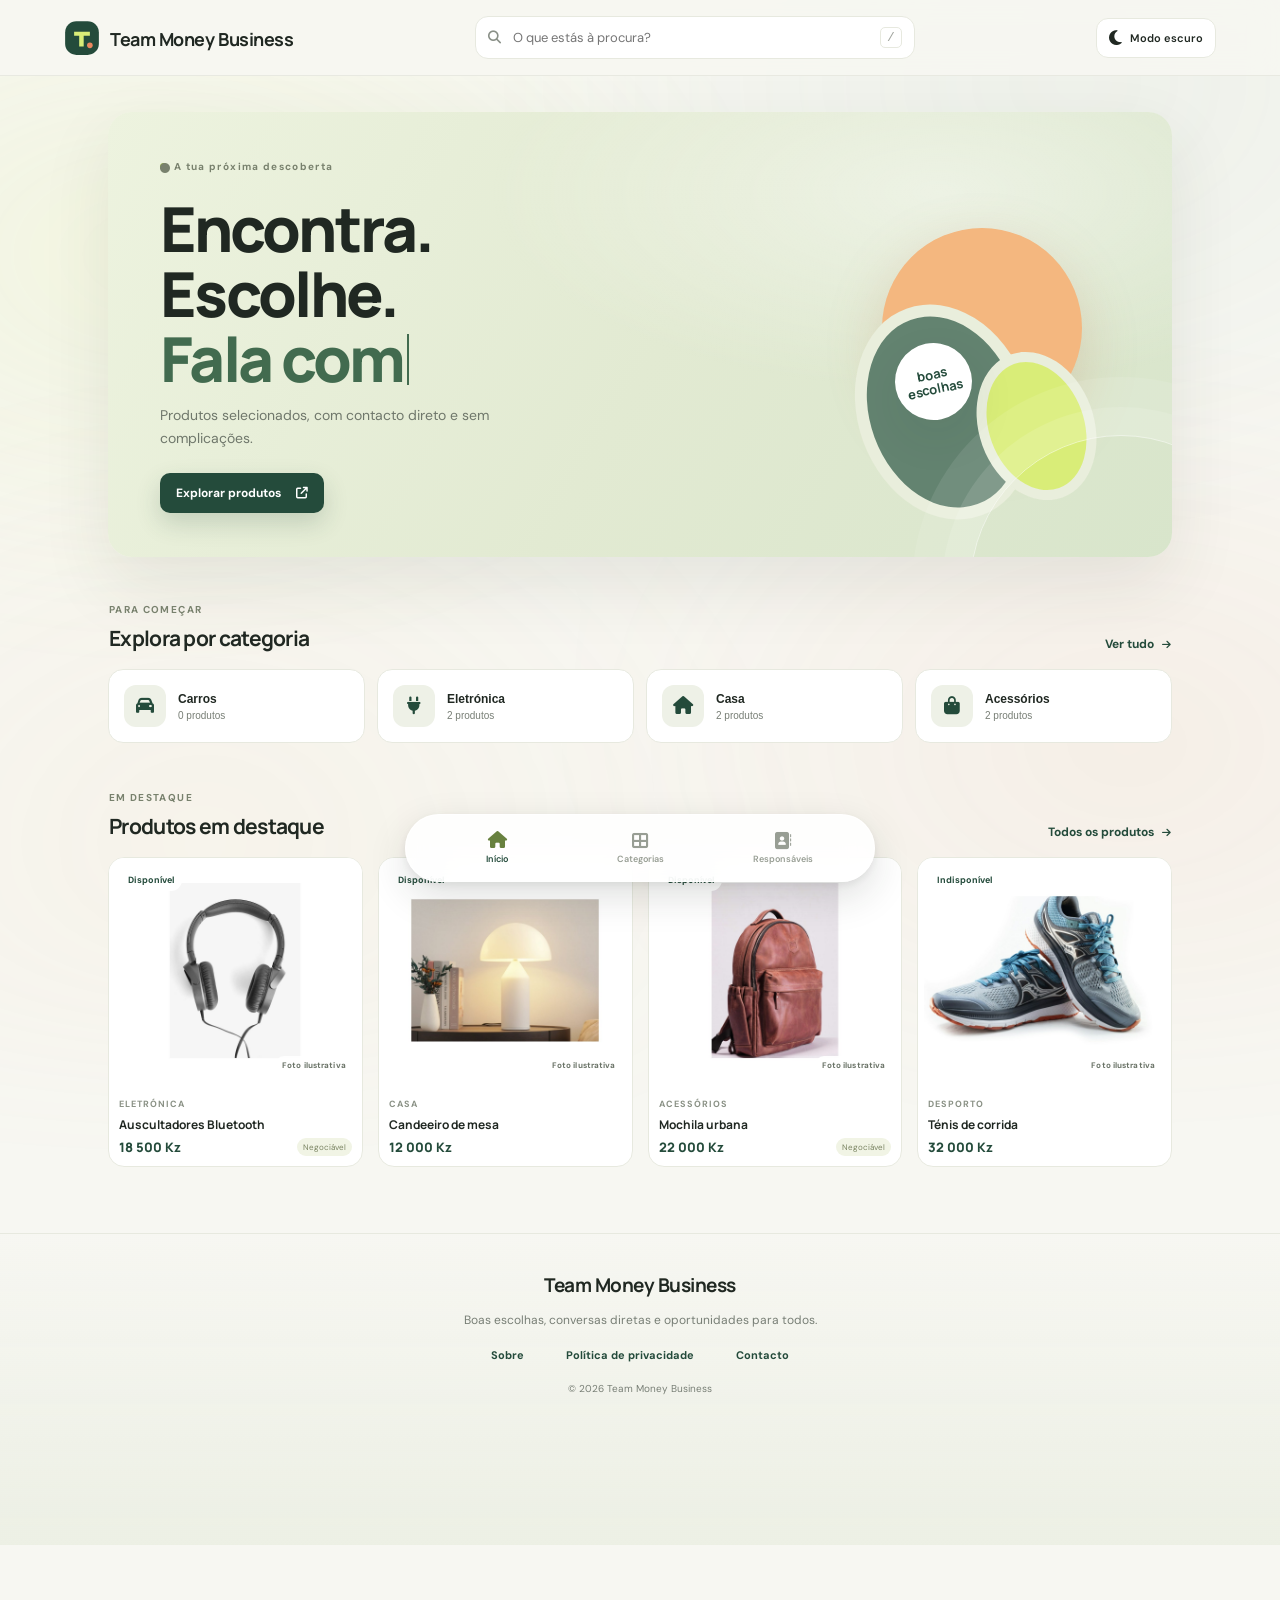
==== index.html @ eff4be11 "Adicionando o site ao github" ====
<!doctype html>
<html lang="pt">
<head>
  <meta charset="utf-8">
  <meta name="viewport" content="width=device-width, initial-scale=1">
  <meta name="theme-color" content="#f7f7f2">
  <meta name="description" content="Team Money Business é uma vitrine digital de produtos selecionados, com contacto direto e sem complicações. Encontra, escolhe e fala com o vendedor.">
  <title>Team Money Business</title>
  <link rel="stylesheet" href="https://cdnjs.cloudflare.com/ajax/libs/font-awesome/6.7.2/css/all.min.css">
  <link rel="preconnect" href="https://fonts.googleapis.com">
  <link rel="preconnect" href="https://fonts.gstatic.com" crossorigin>
  <link href="https://fonts.googleapis.com/css2?family=DM+Sans:wght@400;500;600;700&family=Manrope:wght@600;700;800&display=swap" rel="stylesheet">
  <link rel="stylesheet" href="css/styles.css">
</head>
<body>
  <header class="cabecalho">
    <a class="marca" href="#inicio" aria-label="Team Money Business"><img class="logo-marca" src="assets/logo.svg" alt=""><span class="texto-marca"><strong>Team Money Business</strong></span></a>
    <label class="caixa-pesquisa"><i class="fa-solid fa-magnifying-glass" aria-hidden="true"></i><input id="campoPesquisa" type="search" placeholder="O que estás à procura?" autocomplete="off"><kbd>/</kbd></label>
    <button class="botao-tema" id="alternarTema" type="button" aria-label="Ativar modo escuro" aria-pressed="false"><i class="icone-tema fa-solid fa-moon" aria-hidden="true"></i><span class="legenda-tema">Modo escuro</span></button>
  </header>

  <main id="aplicacao" class="conteudo-pagina">
    <section id="inicio" class="secao-pagina ativa" aria-label="Início">
      <div class="destaque-principal">
        <div class="texto-destaque"><span class="rotulo-superior"><i class="fa-solid fa-circle" aria-hidden="true"></i> <span id="rotuloDigitado" class="texto-digitado" aria-hidden="true">A tua próxima descoberta</span></span><h1 aria-label="Encontra. Escolhe. Fala com o vendedor."><span id="tituloDigitado" class="texto-digitado" aria-hidden="true">Encontra. Escolhe.</span><br><em><span id="fraseDigitada" class="texto-digitado" aria-hidden="true">Fala com o vendedor.</span></em></h1><p>Produtos selecionados, com contacto direto e sem complicações.</p><a class="botao-destaque" href="#categorias">Explorar produtos <i class="fa-solid fa-arrow-up-right-from-square" aria-hidden="true"></i></a></div>
        <div class="arte-destaque" aria-hidden="true"><div class="sol-decorativo"></div><div class="circulo-decorativo circulo-um"></div><div class="circulo-decorativo circulo-dois"></div><div class="selo-destaque">boas<br>escolhas</div><i class="brilho-destaque fa-solid fa-sparkles"></i></div>
      </div>
      <div class="cabecalho-secao"><div><span class="rotulo-superior">PARA COMEÇAR</span><h2>Explora por categoria</h2></div><a href="#categorias" class="link-texto">Ver tudo <i class="fa-solid fa-arrow-right" aria-hidden="true"></i></a></div>
      <div id="categoriasInicio" class="lista-categorias"></div>
      <div class="cabecalho-secao cabecalho-produtos"><div><span class="rotulo-superior">EM DESTAQUE</span><h2>Produtos em destaque</h2></div><a href="#categorias" class="link-texto">Todos os produtos <i class="fa-solid fa-arrow-right" aria-hidden="true"></i></a></div>
      <div id="produtosDestaque" class="grelha-produtos"></div>
    </section>

    <section id="produto" class="secao-pagina" aria-label="Detalhes do produto">
      <div id="paginaProduto"></div>
    </section>

    <section id="categorias" class="secao-pagina" aria-label="Categorias e produtos">
      <div class="titulo-pagina"><span class="rotulo-superior">EXPLORA O CATÁLOGO</span><h1>Produtos</h1><p>Escolhe uma categoria ou pesquisa pelo que precisas.</p></div>
      <div id="filtrosCategoria" class="linha-filtros"></div>
      <div id="produtosCatalogo" class="grelha-produtos"></div>
      <div id="semProdutos" class="estado-vazio" hidden><i class="fa-solid fa-magnifying-glass" aria-hidden="true"></i><h3>Não encontrámos esse produto</h3><p>Tenta outro termo ou escolhe uma categoria.</p></div>
    </section>

    <section id="responsaveis" class="secao-pagina" aria-label="Responsáveis">
      <div class="titulo-pagina"><span class="rotulo-superior">CONTACTO DIRETO</span><h1>Os responsáveis</h1><p>Escolhe com quem queres falar. O WhatsApp abre com a mensagem pronta.</p></div>
      <div id="listaResponsaveis" class="grelha-responsaveis"></div>
      <div class="nota-informativa"><i class="fa-solid fa-circle-info" aria-hidden="true"></i><p>Ao escolher um responsável, vais abrir uma conversa no WhatsApp. A compra é combinada diretamente com essa pessoa.</p></div>
    </section>
  </main>

  <footer class="rodape-site"><a class="marca-rodape" href="#inicio">Team Money Business</a><p class="slogan-rodape">Boas escolhas, conversas diretas e oportunidades para todos.</p><nav aria-label="Informações"><a href="pages/about.html">Sobre</a><a href="pages/privacy-policy.html">Política de privacidade</a><a href="pages/contact.html">Contacto</a></nav><span class="direitos-rodape">© <span data-ano-atual></span> Team Money Business</span></footer>

  <nav class="barra-navegacao" aria-label="Navegação principal">
    <a href="#inicio" class="item-navegacao ativa" data-rota="inicio"><i class="icone-navegacao fa-solid fa-house" aria-hidden="true"></i><span>Início</span></a>
    <a href="#categorias" class="item-navegacao" data-rota="categorias"><i class="icone-navegacao fa-solid fa-table-cells-large" aria-hidden="true"></i><span>Categorias</span></a>
    <a href="#responsaveis" class="item-navegacao" data-rota="responsaveis"><i class="icone-navegacao fa-solid fa-address-book" aria-hidden="true"></i><span>Responsáveis</span></a>
  </nav>

  <dialog id="janelaContacto" class="janela-contacto"><button class="botao-fechar-janela" aria-label="Fechar"><i class="fa-solid fa-xmark" aria-hidden="true"></i></button><span class="rotulo-superior">UM ÚLTIMO PASSO</span><h2>Com quem queres falar?</h2><p id="produtoContacto" class="produto-contacto"></p><div id="listaResponsaveisContacto" class="lista-responsaveis"></div></dialog>
  <div id="aviso-flutuante" class="aviso-flutuante" role="status" aria-live="polite"></div>
  <script src="js/theme.js" defer></script>
  <script src="js/app.js" defer></script>
</body>
</html>
---- css/styles.css ----
:root {
  --texto: #202822;
  --texto-secundario: #777e75;
  --fundo: #f7f7f2;
  --branco: #fff;
  --verde: #244b3b;
  --lima: #d9ed78;
  --linha: #e7e9df;
  --laranja: #eb875f;
  --sombra: 0 18px 50px #21332412;
}
* {
  box-sizing: border-box;
}
html {
  scroll-behavior: smooth;
}
body {
  margin: 0;
  background: var(--fundo);
  color: var(--texto);
  font-family: "DM Sans", sans-serif;
  padding-bottom: 100px;
}
.cabecalho {
  height: 76px;
  padding: 0 max(5vw, 24px);
  display: flex;
  align-items: center;
  justify-content: space-between;
  gap: 28px;
  background: #f7f7f2ed;
  backdrop-filter: blur(14px);
  position: sticky;
  top: 0;
  z-index: 5;
  border-bottom: 1px solid #e8e9e1;
}
.marca {
  display: flex;
  align-items: center;
  gap: 10px;
  text-decoration: none;
  color: var(--texto);
  font-family: Manrope, sans-serif;
  font-size: 21px;
  font-weight: 800;
  letter-spacing: -1px;
}
.ponto-marca {
  color: #ec875f;
}
.caixa-pesquisa {
  width: min(440px, 58vw);
  height: 43px;
  border: 1px solid var(--linha);
  background: white;
  border-radius: 13px;
  display: flex;
  align-items: center;
  gap: 10px;
  padding: 0 12px;
  color: #8a9088;
}
.caixa-pesquisa > span {
  font-size: 24px;
  line-height: 1;
  transform: rotate(-20deg);
}
.caixa-pesquisa input {
  border: 0;
  outline: 0;
  background: transparent;
  width: 100%;
  font: inherit;
  color: var(--texto);
  font-size: 13px;
}
.caixa-pesquisa kbd {
  border: 1px solid var(--linha);
  border-radius: 5px;
  padding: 2px 6px;
  font: 11px inherit;
  color: #a0a49d;
}
.conteudo-pagina {
  max-width: 1120px;
  margin: 0 auto;
  padding: 36px 28px 50px;
}
.secao-pagina {
  display: none;
  animation: surgir 0.3s ease;
}
.secao-pagina.ativa {
  display: block;
}
@keyframes surgir {
  from {
    opacity: 0;
    transform: translateY(5px);
  }
  to {
    opacity: 1;
    transform: translateY(0);
  }
}
.destaque-principal {
  min-height: 320px;
  background: #e9eedc;
  border-radius: 24px;
  display: grid;
  grid-template-columns: 1.05fr 0.95fr;
  overflow: hidden;
  padding: 44px 52px;
  position: relative;
}
.texto-destaque {
  position: relative;
  z-index: 1;
}
.rotulo-superior {
  font-size: 10px;
  font-weight: 700;
  letter-spacing: 1.35px;
  color: #78816d;
  display: inline-flex;
  align-items: center;
  gap: 7px;
}
.destaque-principal .rotulo-superior i {
  width: 7px;
  height: 7px;
  border-radius: 50%;
  background: #8aa34b;
}
.destaque-principal h1,
.titulo-pagina h1 {
  font:
    800 clamp(34px, 4.2vw, 52px)/1.05 Manrope,
    sans-serif;
  letter-spacing: -2.7px;
  margin: 19px 0 13px;
}
.destaque-principal h1 em {
  font-style: normal;
  color: var(--verde);
}
.texto-destaque > p,
.titulo-pagina p {
  color: #6f776b;
  font-size: 14px;
  line-height: 1.6;
  max-width: 390px;
  margin: 0;
}
.botao-destaque {
  display: inline-flex;
  gap: 15px;
  align-items: center;
  margin-top: 24px;
  background: var(--verde);
  color: white;
  text-decoration: none;
  border-radius: 10px;
  padding: 12px 16px;
  font-size: 12px;
  font-weight: 700;
}
.botao-destaque span {
  color: var(--lima);
  font-size: 16px;
}
.arte-destaque {
  position: relative;
  min-height: 230px;
}
.sol-decorativo {
  position: absolute;
  width: 200px;
  height: 200px;
  right: 38px;
  top: 8px;
  border-radius: 50%;
  background: #f4b77f;
}
.circulo-decorativo {
  position: absolute;
  border-radius: 50%;
  transform: rotate(-20deg);
}
.circulo-um {
  width: 172px;
  height: 220px;
  background: #638370;
  right: 90px;
  top: 82px;
  border: 12px solid #e9eedc;
}
.circulo-dois {
  width: 115px;
  height: 152px;
  background: #d9ed78;
  right: 26px;
  top: 130px;
  border: 10px solid #e9eedc;
}
.selo-destaque {
  position: absolute;
  right: 148px;
  top: 123px;
  background: #fff;
  border-radius: 50%;
  width: 77px;
  height: 77px;
  display: grid;
  place-content: center;
  text-align: center;
  font: 700 13px/1.12 Manrope;
  transform: rotate(-12deg);
  box-shadow: var(--sombra);
  color: var(--verde);
}
.brilho-destaque {
  position: absolute;
  top: 28px;
  right: 24px;
  font-size: 36px;
  color: var(--verde);
}
.cabecalho-secao {
  display: flex;
  justify-content: space-between;
  align-items: end;
  margin: 40px 1px 17px;
}
.cabecalho-secao h2 {
  font:
    700 21px Manrope,
    sans-serif;
  letter-spacing: -0.7px;
  margin: 6px 0 0;
}
.link-texto {
  font-size: 12px;
  text-decoration: none;
  color: var(--verde);
  font-weight: 700;
}
.link-texto span {
  margin-left: 5px;
}
.lista-categorias {
  display: grid;
  grid-template-columns: repeat(4, 1fr);
  gap: 12px;
}
.cartao-categoria {
  border: 1px solid var(--linha);
  background: white;
  border-radius: 15px;
  padding: 15px;
  text-align: left;
  cursor: pointer;
  display: flex;
  align-items: center;
  gap: 12px;
  color: var(--texto);
  transition: 0.2s;
}
.cartao-categoria:hover {
  transform: translateY(-2px);
  border-color: #b4c47b;
  box-shadow: var(--sombra);
}
.icone-categoria {
  width: 42px;
  height: 42px;
  display: grid;
  place-items: center;
  border-radius: 12px;
  background: #eef1e7;
  font-size: 20px;
}
.cartao-categoria strong {
  display: block;
  font-size: 12px;
}
.cartao-categoria small {
  color: var(--texto-secundario);
  font-size: 10px;
  display: block;
  margin-top: 4px;
}
.cabecalho-produtos {
  margin-top: 42px;
}
.grelha-produtos {
  display: grid;
  grid-template-columns: repeat(4, minmax(0, 1fr));
  gap: 15px;
}
.cartao-produto {
  border: 1px solid var(--linha);
  background: white;
  border-radius: 16px;
  overflow: hidden;
  cursor: pointer;
  transition:
    transform 0.2s,
    box-shadow 0.2s;
}
.cartao-produto:hover {
  transform: translateY(-3px);
  box-shadow: var(--sombra);
}
.area-imagem-produto {
  height: 146px;
  display: grid;
  place-items: center;
  position: relative;
  overflow: hidden;
  background: linear-gradient(140deg, #e4ecdd, #f3e9d9);
}
.area-imagem-produto:before,
.area-imagem-detalhe:before {
  content: "";
  position: absolute;
  width: 130px;
  height: 130px;
  border: 1px solid #ffffff99;
  border-radius: 50%;
  right: -25px;
  top: -46px;
}
.area-imagem-produto .etiqueta-disponibilidade {
  position: absolute;
  left: 11px;
  top: 11px;
  background: white;
  border-radius: 20px;
  padding: 5px 8px;
  font-size: 9px;
  font-weight: 700;
  color: var(--verde);
}
.informacao-produto {
  padding: 13px 14px 15px;
}
.categoria-produto {
  font-size: 9px;
  color: #8a9185;
  text-transform: uppercase;
  letter-spacing: 1px;
  font-weight: 700;
}
.informacao-produto h3 {
  font: 700 14px Manrope;
  margin: 7px 0 8px;
}
.rodape-cartao-produto {
  display: flex;
  justify-content: space-between;
  align-items: center;
}
.preco-produto {
  font: 800 15px Manrope;
  color: var(--verde);
}
.negociavel {
  font-size: 9px;
  color: #798361;
  background: #f1f4e5;
  padding: 5px 7px;
  border-radius: 20px;
}
.titulo-pagina {
  padding: 20px 0 25px;
}
.titulo-pagina h1 {
  font-size: 39px;
  margin: 9px 0;
}
.titulo-pagina p {
  font-size: 13px;
}
.linha-filtros {
  display: flex;
  gap: 8px;
  flex-wrap: wrap;
  margin-bottom: 20px;
}
.opcao-filtro {
  border: 1px solid var(--linha);
  background: white;
  border-radius: 20px;
  padding: 9px 14px;
  font: 600 11px "DM Sans";
  color: #657063;
  cursor: pointer;
}
.opcao-filtro.ativa {
  background: var(--verde);
  border-color: var(--verde);
  color: white;
}
.estado-vazio {
  text-align: center;
  padding: 50px 15px;
  color: var(--texto-secundario);
}
.estado-vazio > span {
  font-size: 35px;
}
.estado-vazio h3 {
  font: 700 18px Manrope;
  color: var(--texto);
  margin: 10px 0;
}
.estado-vazio p {
  font-size: 13px;
}
.grelha-responsaveis {
  display: grid;
  grid-template-columns: repeat(3, 1fr);
  gap: 14px;
}
.cartao-responsavel {
  background: white;
  border: 1px solid var(--linha);
  border-radius: 16px;
  padding: 18px;
  display: flex;
  gap: 13px;
  align-items: center;
}
.iniciais-responsavel {
  width: 48px;
  height: 48px;
  border-radius: 15px;
  background: #e8eed7;
  color: var(--verde);
  display: grid;
  place-items: center;
  font: 800 16px Manrope;
  flex: 0 0 auto;
}
.cartao-responsavel h3 {
  font: 700 14px Manrope;
  margin: 0 0 4px;
}
.cartao-responsavel p {
  font-size: 11px;
  color: var(--texto-secundario);
  margin: 0;
}
.atendimento-disponivel {
  display: inline-flex;
  align-items: center;
  gap: 5px;
  font-size: 9px;
  color: #618052;
  margin-top: 7px;
}
.atendimento-disponivel:before {
  content: "";
  width: 6px;
  height: 6px;
  border-radius: 50%;
  background: #80ad5b;
}
.nota-informativa {
  margin-top: 20px;
  padding: 13px 15px;
  background: #eef0e7;
  border-radius: 12px;
  display: flex;
  gap: 11px;
  align-items: center;
  color: #6f7768;
}
.nota-informativa span {
  color: #8ca14a;
  font-size: 20px;
}
.nota-informativa p {
  font-size: 11px;
  line-height: 1.5;
  margin: 0;
}
.barra-navegacao {
  position: fixed;
  bottom: 0;
  left: 0;
  right: 0;
  height: 76px;
  background: #ffffffed;
  backdrop-filter: blur(15px);
  border-top: 1px solid var(--linha);
  z-index: 6;
  display: flex;
  justify-content: center;
  gap: min(12vw, 130px);
  align-items: center;
  padding-bottom: env(safe-area-inset-bottom);
}
.item-navegacao {
  min-width: 68px;
  display: flex;
  flex-direction: column;
  align-items: center;
  gap: 4px;
  color: #989e94;
  text-decoration: none;
  font-size: 9px;
  font-weight: 600;
}
.icone-navegacao {
  font-size: 21px;
  line-height: 1;
}
.item-navegacao.ativa {
  color: var(--verde);
}
.item-navegacao.ativa .icone-navegacao {
  color: #68813f;
}
.janela-produto,
.janela-contacto {
  border: 0;
  border-radius: 22px;
  padding: 0;
  width: min(440px, calc(100% - 30px));
  box-shadow: 0 25px 90px #10191140;
  color: var(--texto);
}
dialog::backdrop {
  background: #18251c80;
  backdrop-filter: blur(3px);
}
.botao-fechar-janela {
  position: absolute;
  right: 14px;
  top: 12px;
  width: 32px;
  height: 32px;
  border: 0;
  border-radius: 50%;
  background: #ffffffdd;
  font-size: 22px;
  z-index: 2;
  cursor: pointer;
}
.area-imagem-detalhe {
  height: 210px;
  display: grid;
  place-items: center;
  position: relative;
  overflow: hidden;
  background: #e4ecdd;
}
.detalhe-produto {
  display: flex;
  flex-direction: column;
  gap: 11px;
  padding: 27px 28px 30px;
}
.detalhe-produto h2,
.janela-contacto h2 {
  font: 800 25px Manrope;
  letter-spacing: -1px;
  margin: 0;
}
.detalhe-produto p {
  color: #727b70;
  font-size: 13px;
  line-height: 1.75;
  margin: 0;
}
.preco-detalhe {
  font: 800 23px Manrope;
  color: var(--verde);
  margin: 3px 0 2px;
}
.disponibilidade {
  font-size: 11px;
  color: #59804d;
}
.disponibilidade.indisponivel {
  color: #b55342;
}
.botao-principal {
  width: 100%;
  border: 0;
  background: var(--verde);
  color: white;
  border-radius: 11px;
  padding: 14px;
  font: 700 12px "DM Sans";
  cursor: pointer;
  margin-top: 6px;
}
.botao-principal:disabled {
  background: #b8beb4;
  cursor: not-allowed;
}
.janela-contacto {
  padding: 29px 25px 25px;
}
.janela-contacto h2 {
  margin-top: 12px;
}
.produto-contacto {
  font-size: 12px;
  color: var(--texto-secundario);
  margin: 0 0 17px;
}
.lista-responsaveis {
  display: grid;
  gap: 9px;
}
.cartao-responsavel-contacto {
  border: 1px solid var(--linha);
  border-radius: 12px;
  background: white;
  padding: 12px;
  display: flex;
  align-items: center;
  gap: 11px;
  text-align: left;
  cursor: pointer;
}
.cartao-responsavel-contacto:hover {
  border-color: #aebe75;
  background: #fbfcf5;
}
.cartao-responsavel-contacto .iniciais-responsavel {
  width: 39px;
  height: 39px;
  font-size: 13px;
}
.cartao-responsavel-contacto strong {
  font-size: 12px;
  display: block;
}
.cartao-responsavel-contacto small {
  font-size: 10px;
  color: var(--texto-secundario);
  display: block;
  margin-top: 3px;
}
.seta-escolha {
  margin-left: auto;
  color: #90a45b;
  font-size: 19px;
}
.aviso-flutuante {
  position: fixed;
  left: 50%;
  bottom: 93px;
  transform: translate(-50%, 12px);
  background: #233c30;
  color: white;
  padding: 11px 16px;
  border-radius: 10px;
  font-size: 11px;
  opacity: 0;
  transition: 0.2s;
  z-index: 9;
  pointer-events: none;
}
.aviso-flutuante.visivel {
  opacity: 1;
  transform: translate(-50%, 0);
}
@media (max-width: 760px) {
  .cabecalho {
    height: 68px;
    padding: 0 17px;
    gap: 15px;
  }
  .marca {
    font-size: 18px;
  }
  .caixa-pesquisa {
    width: 55%;
    height: 40px;
  }
  .caixa-pesquisa input {
    font-size: 11px;
  }
  .caixa-pesquisa kbd {
    display: none;
  }
  .conteudo-pagina {
    padding: 20px 16px 35px;
  }
  .destaque-principal {
    min-height: 300px;
    padding: 30px 25px;
    grid-template-columns: 1fr;
  }
  .destaque-principal h1 {
    font-size: 38px;
  }
  .arte-destaque {
    position: absolute;
    width: 45%;
    height: 160px;
    right: 0;
    bottom: 0;
    opacity: 0.82;
    transform: scale(0.82);
    transform-origin: bottom right;
  }
  .texto-destaque > p {
    max-width: 255px;
    font-size: 12px;
  }
  .lista-categorias {
    grid-template-columns: repeat(2, 1fr);
  }
  .cartao-categoria {
    padding: 11px;
  }
  .grelha-produtos {
    grid-template-columns: repeat(2, minmax(0, 1fr));
    gap: 10px;
  }
  .area-imagem-produto {
    height: 130px;
  }
  .informacao-produto {
    padding: 11px;
  }
  .informacao-produto h3 {
    font-size: 12px;
  }
  .preco-produto {
    font-size: 13px;
  }
  .cabecalho-secao {
    margin-top: 31px;
  }
  .cabecalho-secao h2 {
    font-size: 18px;
  }
  .link-texto {
    font-size: 10px;
  }
  .grelha-responsaveis {
    grid-template-columns: 1fr;
  }
  .titulo-pagina {
    padding-top: 14px;
  }
  .titulo-pagina h1 {
    font-size: 34px;
  }
  .barra-navegacao {
    height: 70px;
    gap: 14vw;
  }
  .item-navegacao {
    font-size: 9px;
  }
}
.logo-marca {
  width: 36px;
  height: 36px;
  flex: 0 0 36px;
  object-fit: contain;
}
@media (min-width: 761px) and (max-width: 980px) {
  .grelha-produtos {
    grid-template-columns: repeat(3, 1fr);
  }
  .destaque-principal {
    padding: 38px;
  }
  .grelha-responsaveis {
    grid-template-columns: repeat(2, 1fr);
  }
}
:root[data-tema="escuro"] {
  color-scheme: dark;
  --texto: #edf1e9;
  --texto-secundario: #a6afa3;
  --fundo: #151b18;
  --branco: #202a24;
  --verde: #b9d77c;
  --lima: #d9ed78;
  --linha: #303d34;
  --laranja: #ef9a73;
  --sombra: 0 18px 50px #0005;
}
[data-tema="escuro"] body {
  background: var(--fundo);
  color: var(--texto);
}
[data-tema="escuro"] .cabecalho {
  background: #151b18ed;
  border-color: var(--linha);
}
[data-tema="escuro"] .caixa-pesquisa,
[data-tema="escuro"] .cartao-categoria,
[data-tema="escuro"] .cartao-produto,
[data-tema="escuro"] .opcao-filtro,
[data-tema="escuro"] .cartao-responsavel,
[data-tema="escuro"] .cartao-responsavel-contacto {
  background: #202a24;
  border-color: var(--linha);
  color: var(--texto);
}
[data-tema="escuro"] .caixa-pesquisa input {
  color: var(--texto);
}
[data-tema="escuro"] .destaque-principal {
  background: #26372d;
}
[data-tema="escuro"] .destaque-principal .rotulo-superior,
[data-tema="escuro"] .rotulo-superior {
  color: #a9b69a;
}
[data-tema="escuro"] .destaque-principal h1 em,
[data-tema="escuro"] .marca,
[data-tema="escuro"] .link-texto {
  color: #c9e59b;
}
[data-tema="escuro"] .texto-destaque > p,
[data-tema="escuro"] .titulo-pagina p,
[data-tema="escuro"] .detalhe-produto p {
  color: #b4beb0;
}
[data-tema="escuro"] [data-tema="escuro"] .botao-destaque,
[data-tema="escuro"] .botao-principal {
  background: #b9d77c;
  color: #1c2b21;
}
[data-tema="escuro"] .botao-destaque span {
  color: #34462b;
}
[data-tema="escuro"] .circulo-decorativo.circulo-um {
  border-color: #26372d;
}
[data-tema="escuro"] .circulo-decorativo.circulo-dois {
  border-color: #26372d;
}
[data-tema="escuro"] .selo-destaque {
  background: #202a24;
  color: #d9ed78;
}
[data-tema="escuro"] .icone-categoria,
[data-tema="escuro"] .iniciais-responsavel,
[data-tema="escuro"] .nota-informativa {
  background: #2a382e;
  color: #d0dfb9;
}
[data-tema="escuro"] .cartao-categoria small,
[data-tema="escuro"] .cartao-responsavel p,
[data-tema="escuro"] .cartao-responsavel-contacto small,
[data-tema="escuro"] .produto-contacto {
  color: #abb5a8;
}
[data-tema="escuro"] .opcao-filtro {
  color: #c5cfc1;
}
[data-tema="escuro"] .opcao-filtro.ativa {
  background: #b9d77c;
  color: #1c2b21;
  border-color: #b9d77c;
}
[data-tema="escuro"] .area-imagem-produto .etiqueta-disponibilidade {
  background: #202a24;
  color: #d9ed78;
}
[data-tema="escuro"] .categoria-produto {
  color: #b3bdad;
}
[data-tema="escuro"] .preco-produto,
[data-tema="escuro"] .preco-detalhe {
  color: #c9e59b;
}
[data-tema="escuro"] .negociavel {
  background: #33412c;
  color: #d2e8a5;
}
[data-tema="escuro"] .barra-navegacao {
  background: #19211cee;
  border-color: var(--linha);
}
[data-tema="escuro"] .item-navegacao {
  color: #a4afa1;
}
[data-tema="escuro"] .item-navegacao.ativa,
[data-tema="escuro"] .item-navegacao.ativa .icone-navegacao {
  color: #c9e59b;
}
[data-tema="escuro"] dialog {
  background: #202a24;
  color: var(--texto);
}
[data-tema="escuro"] .botao-fechar-janela {
  background: #35443a;
  color: var(--texto);
}
[data-tema="escuro"] .cartao-responsavel-contacto:hover {
  background: #2b392e;
}
[data-tema="escuro"] .rodape-site {
  color: #aab5a7;
  border-color: var(--linha);
}
[data-tema="escuro"] .rodape-site a,
[data-tema="escuro"] .voltar-loja {
  color: #c9e59b;
}
[data-tema="escuro"] .painel-informativo,
[data-tema="escuro"] .cartao-informativo {
  background: #202a24;
  border-color: var(--linha);
}
[data-tema="escuro"] .destaque-informativo {
  background: #26372d;
}
[data-tema="escuro"] .destaque-informativo p {
  color: #b4beb0;
}
[data-tema="escuro"] .alerta-informativo {
  color: #b4beb0;
}
[data-tema="escuro"] .painel-informativo p,
[data-tema="escuro"] .cartao-informativo p {
  color: #b4beb0;
}
.texto-marca {
  display: grid;
  gap: 1px;
}
.texto-marca strong {
  font-size: 19px;
  line-height: 1;
}
.texto-marca small {
  font:
    700 8px "DM Sans",
    sans-serif;
  letter-spacing: 1px;
  color: #879082;
}
.botao-tema {
  height: 40px;
  display: inline-flex;
  align-items: center;
  justify-content: center;
  gap: 8px;
  white-space: nowrap;
  border: 1px solid var(--linha);
  border-radius: 12px;
  background: var(--branco);
  color: var(--texto);
  padding: 0 12px;
  font:
    600 11px "DM Sans",
    sans-serif;
  cursor: pointer;
  transition:
    background 0.2s,
    border-color 0.2s,
    transform 0.2s;
}
.botao-tema:hover {
  transform: translateY(-1px);
  border-color: #9eaf81;
}
.icone-tema {
  font-size: 17px;
  line-height: 1;
}
.rodape-site {
  max-width: 1064px;
  margin: 0 auto;
  padding: 16px 28px 28px;
  border-top: 1px solid var(--linha);
  display: flex;
  justify-content: space-between;
  align-items: center;
  gap: 16px;
  color: #828a7e;
  font-size: 10px;
}
.rodape-site nav {
  display: flex;
  gap: 18px;
  flex-wrap: wrap;
}
.rodape-site a,
.voltar-loja {
  color: var(--verde);
  text-decoration: none;
  font-weight: 700;
}
.rodape-site a:hover,
.voltar-loja:hover {
  text-decoration: underline;
}
.conteudo-informativo {
  padding-top: 45px;
  min-height: 70vh;
}
.destaque-informativo {
  padding: 36px 40px;
  border-radius: 22px;
  background: #e9eedc;
  margin-bottom: 18px;
}
.destaque-informativo h1 {
  font:
    800 clamp(34px, 5vw, 48px)/1.08 Manrope,
    sans-serif;
  letter-spacing: -2px;
  margin: 12px 0 9px;
}
.destaque-informativo p {
  max-width: 650px;
  color: #6f776b;
  line-height: 1.7;
  font-size: 14px;
  margin: 0;
}
.painel-informativo {
  background: white;
  border: 1px solid var(--linha);
  border-radius: 18px;
  padding: 25px 28px;
  margin: 14px 0;
  line-height: 1.75;
}
.painel-informativo h2 {
  font: 700 19px Manrope;
  letter-spacing: -0.5px;
  margin: 0 0 8px;
}
.painel-informativo p,
.painel-informativo li {
  font-size: 13px;
  color: #697266;
}
.painel-informativo p:last-child {
  margin-bottom: 0;
}
.painel-informativo ul {
  padding-left: 20px;
}
.grelha-informativa {
  display: grid;
  grid-template-columns: repeat(3, 1fr);
  gap: 13px;
  margin: 14px 0;
}
.cartao-informativo {
  background: white;
  border: 1px solid var(--linha);
  border-radius: 16px;
  padding: 19px;
}
.cartao-informativo > span {
  font-size: 22px;
}
.cartao-informativo h2 {
  font: 700 15px Manrope;
  margin: 12px 0 5px;
}
.cartao-informativo p {
  font-size: 12px;
  color: #697266;
  line-height: 1.6;
  margin: 0;
}
.alerta-informativo {
  border-left: 3px solid #9db761;
  padding: 4px 0 4px 14px;
  margin: 16px 0;
  color: #697266;
  font-size: 12px;
  line-height: 1.65;
}
.acoes-informativas {
  display: flex;
  gap: 10px;
  flex-wrap: wrap;
  margin-top: 16px;
}
.acoes-informativas .botao-destaque {
  margin: 0;
}
.link-secundario {
  border: 1px solid var(--linha);
  border-radius: 10px;
  padding: 12px 16px;
  color: var(--verde);
  text-decoration: none;
  font-size: 12px;
  font-weight: 700;
}
.cabecalho-informativo {
  justify-content: flex-start;
}
.cabecalho-informativo .marca {
  margin-right: auto;
}
.voltar-loja {
  font-size: 12px;
  white-space: nowrap;
}
.texto-marca {
  display: block;
}
.texto-marca strong {
  font-size: 18px;
  letter-spacing: -0.45px;
}
.caixa-pesquisa > i {
  font-size: 13px;
  color: #8a9088;
}
.icone-navegacao {
  font-size: 17px;
}
.icone-categoria i {
  font-size: 18px;
  color: var(--verde);
}
.icone-produto {
  font-size: 62px;
  color: var(--verde);
  filter: drop-shadow(0 9px 8px #27352626);
  z-index: 1;
}
.area-imagem-detalhe .icone-produto {
  font-size: 88px;
}
.estado-vazio > i {
  font-size: 35px;
}
.nota-informativa > i {
  color: #8ca14a;
  font-size: 18px;
  flex: 0 0 auto;
}
.cartao-informativo > i {
  font-size: 22px;
  color: var(--verde);
}
.brilho-destaque {
  font-size: 28px;
}
.disponibilidade i {
  font-size: 7px;
  margin-right: 3px;
}
.seta-escolha {
  margin-left: auto;
  color: #90a45b;
  font-size: 14px;
}
.link-texto .fa-solid {
  margin-left: 5px;
  font-size: 10px;
}
body {
  position: relative;
  isolation: isolate;
  padding-bottom: 140px;
  overflow-x: hidden;
}
body::before,
body::after {
  content: "";
  position: fixed;
  inset: -18%;
  z-index: -1;
  pointer-events: none;
  filter: blur(75px);
  opacity: 0.42;
  transform: translate3d(0, 0, 0);
}
body::before {
  background:
    radial-gradient(ellipse at 22% 34%, #d9ed7860 0, transparent 31%),
    radial-gradient(ellipse at 78% 74%, #eb875f30 0, transparent 30%);
  animation: movimento-fundo-um 32s ease-in-out infinite alternate;
}
body::after {
  background:
    radial-gradient(ellipse at 75% 20%, #8bb19b36 0, transparent 31%),
    radial-gradient(ellipse at 25% 82%, #f4b77f28 0, transparent 33%);
  animation: movimento-fundo-dois 38s ease-in-out infinite alternate;
}
.barra-navegacao {
  position: fixed;
  left: 50%;
  right: auto;
  bottom: max(18px, env(safe-area-inset-bottom));
  width: min(430px, calc(100% - 40px));
  height: 68px;
  transform: translateX(-50%);
  border: 1px solid #ffffffbd;
  border-radius: 999px;
  background: #ffffffdf;
  box-shadow:
    0 14px 38px #20282225,
    0 3px 10px #20282212;
  gap: clamp(14px, 4vw, 48px);
  padding: 0 18px 0;
}
.item-navegacao {
  min-width: 76px;
}
.item-navegacao.ativa .icone-navegacao {
  transform: translateY(-1px);
}
.area-imagem-produto,
.area-imagem-detalhe {
  background: #f1f1eb !important;
}
.area-imagem-produto::before,
.area-imagem-detalhe::before {
  display: none;
}
.imagem-produto,
.imagem-detalhe-produto {
  display: block;
  width: 100%;
  height: 100%;
  object-fit: contain;
  background: #fff;
  padding: 7px;
}
.imagem-produto {
  transition: transform 0.35s ease;
}
.cartao-produto:hover .imagem-produto {
  transform: scale(1.035);
}
.imagem-detalhe-produto {
  padding: 10px;
}
.nota-foto-produto {
  position: absolute;
  right: 9px;
  bottom: 9px;
  border-radius: 20px;
  padding: 4px 7px;
  background: #fffffff0;
  color: #697266;
  font-size: 8px;
  font-weight: 700;
  letter-spacing: 0.1px;
  z-index: 1;
}
.area-imagem-detalhe .nota-foto-produto {
  font-size: 9px;
  padding: 6px 9px;
}
.rodape-site {
  position: relative;
  z-index: 1;
}
.conteudo-pagina,
.cabecalho {
  position: relative;
  z-index: 1;
}
.cabecalho {
  position: sticky;
  z-index: 5;
}
.destaque-principal {
  background-color: #e9eedc;
}
.destaque-informativo {
  position: relative;
}
.estado-vazio > i {
  color: var(--verde);
}
@keyframes movimento-fundo-um {
  0% {
    transform: translate3d(-2%, 1%, 0) scale(1);
  }
  50% {
    transform: translate3d(2%, -1%, 0) scale(1.05);
  }
  100% {
    transform: translate3d(0, 2%, 0) scale(0.98);
  }
}
@keyframes movimento-fundo-dois {
  0% {
    transform: translate3d(2%, -2%, 0) scale(0.98);
  }
  50% {
    transform: translate3d(-1%, 2%, 0) scale(1.04);
  }
  100% {
    transform: translate3d(2%, 0, 0) scale(1);
  }
}
[data-tema="escuro"] body::before {
  background:
    radial-gradient(ellipse at 22% 34%, #819e4838 0, transparent 32%),
    radial-gradient(ellipse at 78% 74%, #b76e5430 0, transparent 31%);
  opacity: 0.62;
}
[data-tema="escuro"] body::after {
  background:
    radial-gradient(ellipse at 75% 20%, #416d5e36 0, transparent 32%),
    radial-gradient(ellipse at 25% 82%, #8c9b6428 0, transparent 34%);
  opacity: 0.58;
}
[data-tema="escuro"] .barra-navegacao {
  background: #202a24ef;
  border-color: #ffffff1a;
  box-shadow:
    0 14px 38px #0007,
    0 3px 10px #0004;
}
[data-tema="escuro"] .area-imagem-produto,
[data-tema="escuro"] .area-imagem-detalhe {
  background: #f1f1eb !important;
}
@media (max-width: 760px) {
  .barra-navegacao {
    bottom: max(14px, env(safe-area-inset-bottom));
    width: calc(100% - 32px);
    height: 64px;
    gap: clamp(12px, 4vw, 24px);
    padding: 0 10px;
  }
  .item-navegacao {
    min-width: 68px;
  }
  body {
    padding-bottom: 130px;
  }
}
@media (prefers-reduced-motion: reduce) {
  body::before,
  body::after,
  .imagem-produto,
  .cartao-produto,
  .cartao-categoria,
  .secao-pagina {
    animation: none !important;
    transition: none !important;
  }
  .cartao-produto:hover,
  .cartao-categoria:hover {
    transform: none;
  }
}
@media (max-width: 760px) {
  .cabecalho {
    height: auto;
    min-height: 68px;
    padding: 10px 14px;
    display: grid;
    grid-template-columns: 1fr auto;
    gap: 10px;
  }
  .texto-marca strong {
    font-size: 16px;
  }
  .caixa-pesquisa {
    grid-column: 1/-1;
    grid-row: 2;
    width: 100%;
    height: 38px;
  }
  .botao-tema {
    width: 39px;
    padding: 0;
    grid-column: 2;
    grid-row: 1;
  }
  .legenda-tema {
    display: none;
  }
  .rodape-site {
    padding: 15px 16px 24px;
    align-items: flex-start;
    flex-direction: column;
  }
  .rodape-site nav {
    gap: 14px;
  }
  .conteudo-informativo {
    padding: 24px 16px 35px;
  }
  .destaque-informativo {
    padding: 27px 23px;
  }
  .painel-informativo {
    padding: 20px;
  }
  .grelha-informativa {
    grid-template-columns: 1fr;
  }
  .cabecalho-informativo {
    padding: 10px 14px;
    gap: 8px;
    display: grid;
    grid-template-columns: 1fr auto auto;
  }
  .cabecalho-informativo .marca {
    grid-column: 1;
    grid-row: 1;
  }
  .cabecalho-informativo .voltar-loja {
    grid-column: 2;
    grid-row: 1;
  }
  .cabecalho-informativo .botao-tema {
    grid-column: 3;
    grid-row: 1;
  }
  .voltar-loja {
    font-size: 10px;
  }
}
.barra-navegacao {
  width: min(470px, calc(100% - 40px));
  justify-content: space-evenly;
  gap: 0;
  padding: 0 20px;
}
.item-navegacao {
  flex: 1 1 0;
  min-width: 0;
}
.area-imagem-produto {
  height: 225px;
  padding: 6px;
  background: linear-gradient(145deg, #f3f4ed, #fff) !important;
}
.imagem-produto {
  object-fit: cover !important;
  object-position: center center !important;
  border-radius: 12px;
}
.informacao-produto {
  padding: 8px 10px 10px;
}
.informacao-produto h3 {
  font-size: 12px;
  margin: 4px 0 5px;
}
.informacao-produto .preco-produto { font-size: 13px; }
.informacao-produto .negociavel { font-size: 8px; padding: 4px 6px; }
.area-imagem-detalhe {
  height: 250px;
  padding: 10px;
}
.janela-produto {
  max-height: min(92vh, 820px);
  overflow-y: auto;
}
.imagem-detalhe-produto {
  object-fit: contain !important;
  object-position: center !important;
  border-radius: 14px;
}
.destaque-principal {
  min-height: 365px;
  align-items: center;
  background: radial-gradient(ellipse at 78% 18%, #ffffff70, transparent 38%), linear-gradient(120deg, #edf3df 0%, #e2ead2 52%, #d8e5cb 100%);
  box-shadow: 0 28px 70px #30452b18;
}
.destaque-principal::after {
  content: "";
  position: absolute;
  width: 300px;
  height: 300px;
  right: -100px;
  bottom: -180px;
  border: 1px solid #ffffff88;
  border-radius: 50%;
  box-shadow: 0 0 0 28px #ffffff1c, 0 0 0 58px #ffffff17;
}
.texto-destaque { max-width: 540px; }
.destaque-principal h1 { font-size: clamp(39px, 5vw, 62px); }
.destaque-principal h1 em { color: #426b4f; }
.botao-destaque { box-shadow: 0 10px 24px #244b3b30; transition: transform .25s, box-shadow .25s; }
.botao-destaque:hover { transform: translateY(-3px); box-shadow: 0 15px 28px #244b3b38; }
.arte-destaque { animation: flutuar-arte 6s ease-in-out infinite; }
.sol-decorativo { box-shadow: 0 20px 55px #bd805144; }
.rodape-site {
  max-width: none;
  margin: 16px auto 0;
  padding: 38px 24px 150px;
  display: flex;
  flex-direction: column;
  justify-content: center;
  align-items: center;
  gap: 14px;
  text-align: center;
  background: linear-gradient(180deg, transparent, #e6ebdc9c);
  border-top: 1px solid var(--linha);
}
.marca-rodape { color: var(--texto) !important; font: 800 19px Manrope; letter-spacing: -.5px; }
.slogan-rodape { margin: 0; color: var(--texto-secundario); font-size: 12px; }
.rodape-site nav { justify-content: center; gap: clamp(18px, 4vw, 42px); margin: 6px 0; }
.rodape-site nav a { font-size: 11px; }
.direitos-rodape { color: var(--texto-secundario); font-size: 10px; }
.cartao-responsavel-direto {
  width: 100%;
  text-align: left;
  color: var(--texto);
  cursor: pointer;
  font: inherit;
  transition: transform .22s, box-shadow .22s, border-color .22s;
}
.cartao-responsavel-direto:hover { transform: translateY(-4px); border-color: #aebe75; box-shadow: var(--sombra); }
.texto-responsavel { display: grid; gap: 4px; }
.texto-responsavel strong { font: 700 14px Manrope; }
.texto-responsavel small { color: var(--texto-secundario); font-size: 11px; }
.cartao-responsavel-direto .seta-escolha { color: #278b57; font-size: 22px; }
.animacao-entrada {
  opacity: 0;
  transform: translateY(22px);
  transition: opacity .65s ease var(--atraso-entrada, 0ms), transform .65s cubic-bezier(.2,.7,.2,1) var(--atraso-entrada, 0ms);
}
.animacao-entrada.visivel { opacity: 1; transform: translateY(0); }
@keyframes flutuar-arte { 0%,100% { transform: translateY(0) rotate(0); } 50% { transform: translateY(-9px) rotate(1deg); } }
[data-tema="escuro"] .destaque-principal { background: radial-gradient(ellipse at 78% 18%, #ffffff14, transparent 38%), linear-gradient(120deg, #283a30, #23362d 55%, #1d3029); }
[data-tema="escuro"] .destaque-principal h1 em { color: #d3e7a6; }
[data-tema="escuro"] .rodape-site { background: linear-gradient(180deg, transparent, #202a2480); }
@media (max-width: 760px) {
  .area-imagem-produto { height: 195px; padding: 5px; }
  .area-imagem-detalhe { height: 205px; }
  .detalhe-produto { padding: 23px 21px 24px; gap: 10px; }
  .detalhe-produto h2 { font-size: 22px; }
  .detalhe-produto p { line-height: 1.7; }
  .logo-marca { width: 32px; height: 32px; flex-basis: 32px; }
  .destaque-principal { min-height: 340px; }
  .rodape-site { padding: 30px 16px 130px; }
  .rodape-site nav { gap: 18px; }
}

.cabecalho-pagina-produto {
  margin: 2px 0 18px;
}
.voltar-produtos {
  display: inline-flex;
  align-items: center;
  gap: 8px;
  color: var(--verde);
  text-decoration: none;
  font-size: 12px;
  font-weight: 700;
}
.pagina-produto-detalhe {
  display: grid;
  grid-template-columns: minmax(0, 1.15fr) minmax(280px, .85fr);
  align-items: stretch;
  gap: 28px;
  max-width: 1040px;
  margin: 0 auto;
}
.imagem-pagina-produto {
  min-width: 0;
  height: min(62vh, 540px);
  min-height: 390px;
  position: relative;
  overflow: hidden;
  border-radius: 22px;
  background: linear-gradient(145deg, #f2f2ec, #fff);
  box-shadow: var(--sombra);
}
.imagem-pagina-produto img {
  display: block;
  width: 100%;
  height: 100%;
  object-fit: cover;
  object-position: center center;
  transition: transform .45s ease;
}
.imagem-pagina-produto:hover img { transform: scale(1.035); }
.informacao-pagina-produto {
  align-self: center;
  display: flex;
  flex-direction: column;
  align-items: flex-start;
  gap: 15px;
  padding: 26px 22px;
}
.informacao-pagina-produto h1 {
  margin: 0;
  font: 800 clamp(29px, 3.4vw, 42px)/1.12 Manrope, sans-serif;
  letter-spacing: -1.7px;
}
.informacao-pagina-produto p {
  margin: 0;
  color: var(--texto-secundario);
  font-size: 14px;
  line-height: 1.75;
}
.linha-preco-pagina {
  display: flex;
  align-items: center;
  flex-wrap: wrap;
  gap: 10px;
}
.preco-pagina-produto { color: var(--verde); font: 800 27px Manrope, sans-serif; }
.informacao-pagina-produto .botao-principal { margin-top: 3px; max-width: 320px; }
[data-tema="escuro"] .imagem-pagina-produto { background: #f1f1eb; }
.texto-digitado { white-space: pre-wrap; }
.texto-digitado.digitacao-ativa::after {
  content: "";
  display: inline-block;
  width: 2px;
  height: .82em;
  margin-left: 4px;
  vertical-align: -.04em;
  background: currentColor;
  animation: piscar-cursor .8s steps(1, end) infinite;
}
@keyframes piscar-cursor { 50% { opacity: 0; } }
@media (max-width: 760px) {
  .informacao-produto { padding: 7px 9px 9px; }
  .informacao-produto h3 { font-size: 11px; }
  .informacao-produto .preco-produto { font-size: 12px; }
  .pagina-produto-detalhe { grid-template-columns: 1fr; gap: 12px; }
  .imagem-pagina-produto { height: min(51vh, 390px); min-height: 290px; border-radius: 18px; }
  .informacao-pagina-produto { padding: 14px 5px 24px; gap: 12px; }
  .informacao-pagina-produto h1 { font-size: 29px; }
  .preco-pagina-produto { font-size: 24px; }
  .informacao-pagina-produto .botao-principal { max-width: none; }
}
@media (prefers-reduced-motion: reduce) {
  .animacao-entrada { opacity: 1; transform: none; transition: none; }
  .arte-destaque { animation: none; }
  .texto-digitado.digitacao-ativa::after { animation: none; }
}
.imagem-produto,
.imagem-detalhe-produto {
  object-fit: contain;
  object-position: center;
  background: #fff;
  padding: 0;
}
.area-imagem-produto,
.area-imagem-detalhe {
  background: #fff !important;
}
@media (max-width: 760px) {
  .barra-navegacao {
    width: calc(100% - 32px);
    justify-content: space-evenly;
    gap: 0;
    padding: 0 12px;
  }
  .item-navegacao {
    flex: 1 1 0;
    min-width: 0;
  }
}
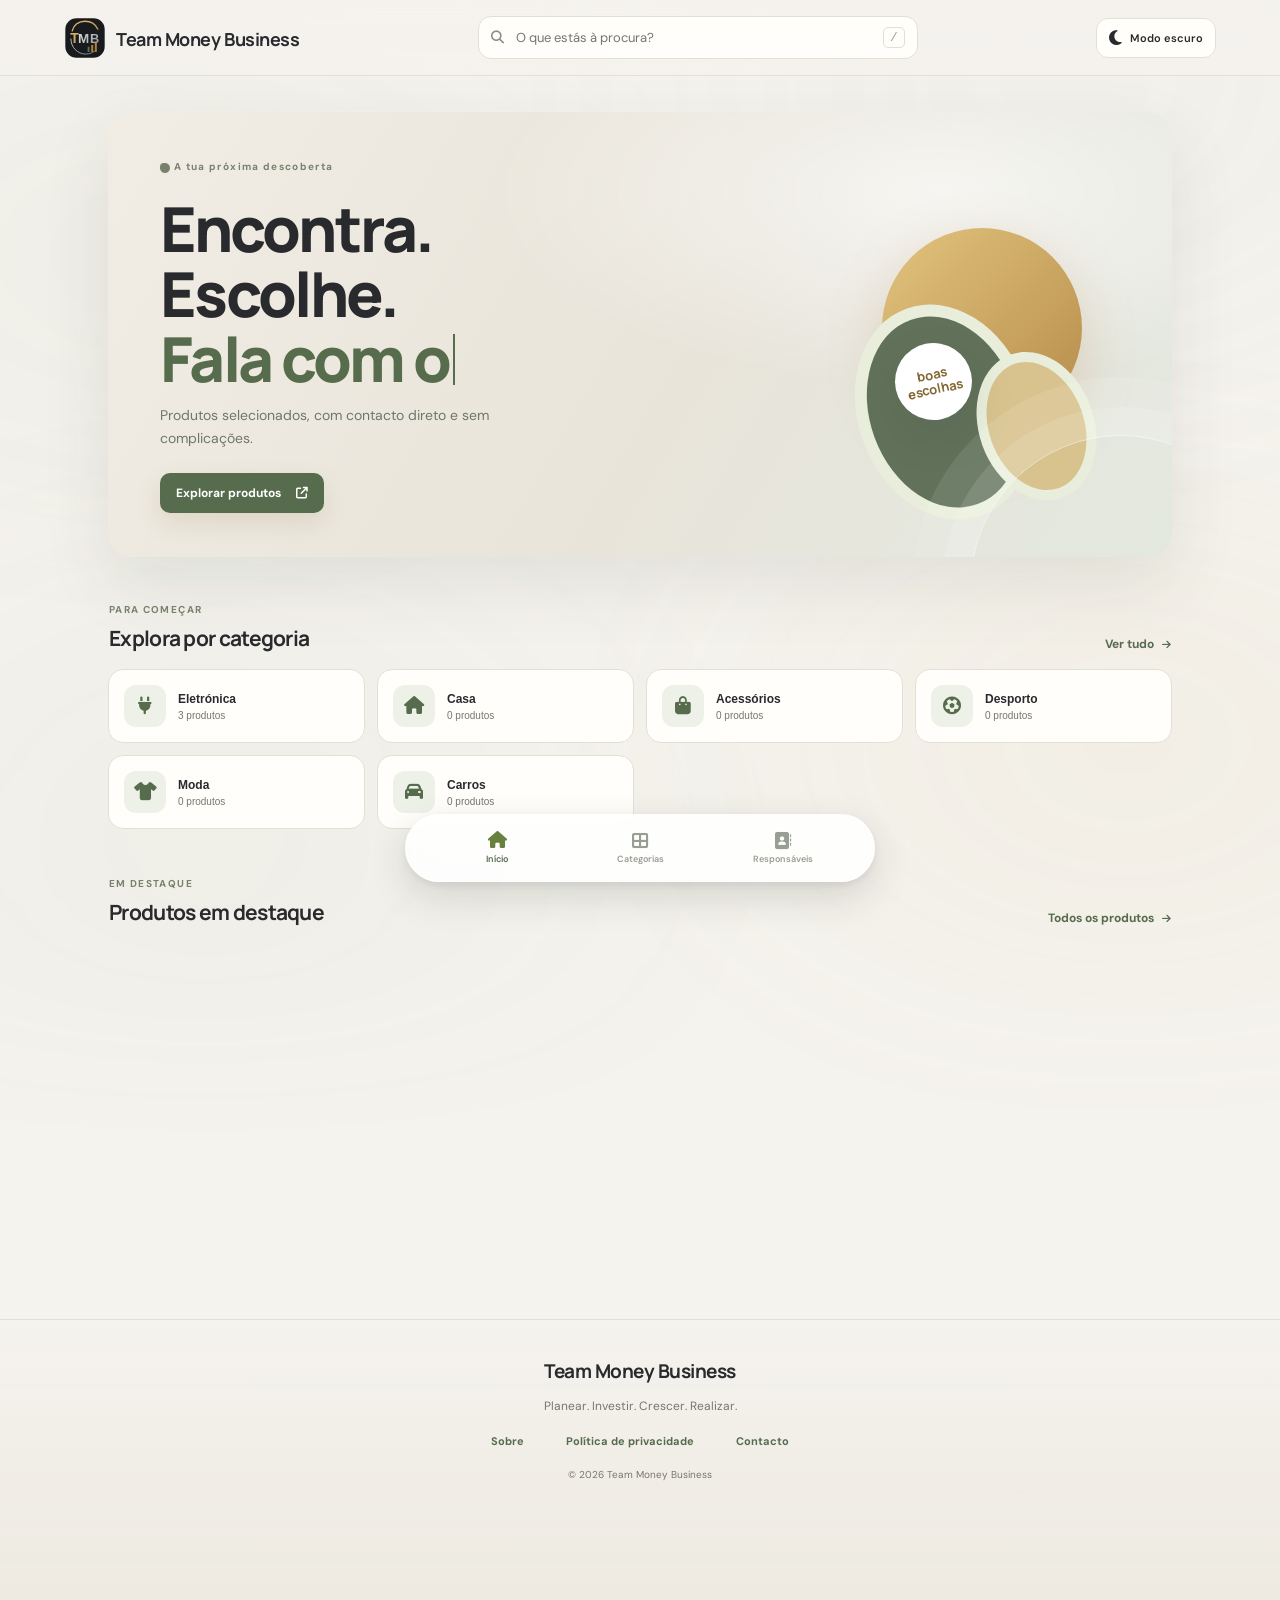
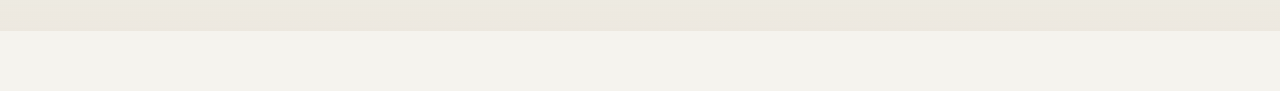
==== commit 9a904204: "Alterei a logo, e o tema escuro, adicionei 3 produtos" ====
--- a/index.html
+++ b/index.html
@@ -3,7 +3,7 @@
 <head>
   <meta charset="utf-8">
   <meta name="viewport" content="width=device-width, initial-scale=1">
-  <meta name="theme-color" content="#f7f7f2">
+  <meta name="theme-color" content="#f5f3ee">
   <meta name="description" content="Team Money Business é uma vitrine digital de produtos selecionados, com contacto direto e sem complicações. Encontra, escolhe e fala com o vendedor.">
   <title>Team Money Business</title>
   <link rel="stylesheet" href="https://cdnjs.cloudflare.com/ajax/libs/font-awesome/6.7.2/css/all.min.css">
@@ -49,7 +49,7 @@
     </section>
   </main>
 
-  <footer class="rodape-site"><a class="marca-rodape" href="#inicio">Team Money Business</a><p class="slogan-rodape">Boas escolhas, conversas diretas e oportunidades para todos.</p><nav aria-label="Informações"><a href="pages/about.html">Sobre</a><a href="pages/privacy-policy.html">Política de privacidade</a><a href="pages/contact.html">Contacto</a></nav><span class="direitos-rodape">© <span data-ano-atual></span> Team Money Business</span></footer>
+  <footer class="rodape-site"><a class="marca-rodape" href="#inicio">Team Money Business</a><p class="slogan-rodape">Planear. Investir. Crescer. Realizar.</p><nav aria-label="Informações"><a href="pages/about.html">Sobre</a><a href="pages/privacy-policy.html">Política de privacidade</a><a href="pages/contact.html">Contacto</a></nav><span class="direitos-rodape">© <span data-ano-atual></span> Team Money Business</span></footer>
 
   <nav class="barra-navegacao" aria-label="Navegação principal">
     <a href="#inicio" class="item-navegacao ativa" data-rota="inicio"><i class="icone-navegacao fa-solid fa-house" aria-hidden="true"></i><span>Início</span></a>
--- a/css/styles.css
+++ b/css/styles.css
@@ -1,13 +1,13 @@
 :root {
-  --texto: #202822;
-  --texto-secundario: #777e75;
-  --fundo: #f7f7f2;
-  --branco: #fff;
-  --verde: #244b3b;
-  --lima: #d9ed78;
-  --linha: #e7e9df;
-  --laranja: #eb875f;
-  --sombra: 0 18px 50px #21332412;
+  --texto: #292a2d;
+  --texto-secundario: #77756f;
+  --fundo: #f5f3ee;
+  --branco: #fffefa;
+  --verde: #566c4d;
+  --lima: #d4b66f;
+  --linha: #e4dfd5;
+  --laranja: #bd9550;
+  --sombra: 0 18px 50px #29261e14;
 }
 * {
   box-sizing: border-box;
@@ -766,9 +766,9 @@
   }
 }
 .logo-marca {
-  width: 36px;
-  height: 36px;
-  flex: 0 0 36px;
+  width: 42px;
+  height: 42px;
+  flex: 0 0 42px;
   object-fit: contain;
 }
 @media (min-width: 761px) and (max-width: 980px) {
@@ -784,15 +784,15 @@
 }
 :root[data-tema="escuro"] {
   color-scheme: dark;
-  --texto: #edf1e9;
-  --texto-secundario: #a6afa3;
-  --fundo: #151b18;
-  --branco: #202a24;
-  --verde: #b9d77c;
-  --lima: #d9ed78;
-  --linha: #303d34;
-  --laranja: #ef9a73;
-  --sombra: 0 18px 50px #0005;
+  --texto: #f1efe8;
+  --texto-secundario: #b7b3a9;
+  --fundo: #17181b;
+  --branco: #25262a;
+  --verde: #91a77d;
+  --lima: #d8b96f;
+  --linha: #3a3b3f;
+  --laranja: #d1aa58;
+  --sombra: 0 18px 50px #0007;
 }
 [data-tema="escuro"] body {
   background: var(--fundo);
@@ -1542,7 +1542,7 @@
   .detalhe-produto { padding: 23px 21px 24px; gap: 10px; }
   .detalhe-produto h2 { font-size: 22px; }
   .detalhe-produto p { line-height: 1.7; }
-  .logo-marca { width: 32px; height: 32px; flex-basis: 32px; }
+  .logo-marca { width: 36px; height: 36px; flex-basis: 36px; }
   .destaque-principal { min-height: 340px; }
   .rodape-site { padding: 30px 16px 130px; }
   .rodape-site nav { gap: 18px; }
@@ -1568,25 +1568,39 @@
   max-width: 1040px;
   margin: 0 auto;
 }
-.imagem-pagina-produto {
+.galeria-produto {
   min-width: 0;
   height: min(62vh, 540px);
   min-height: 390px;
-  position: relative;
+  display: grid;
+  grid-template-columns: repeat(2, minmax(0, 1fr));
+  grid-template-rows: repeat(2, minmax(0, 1fr));
+  gap: 12px;
+}
+.quadro-galeria-produto {
+  min-width: 0;
+  min-height: 0;
+  margin: 0;
   overflow: hidden;
-  border-radius: 22px;
+  display: grid;
+  place-items: center;
+  border-radius: 18px;
   background: linear-gradient(145deg, #f2f2ec, #fff);
   box-shadow: var(--sombra);
 }
-.imagem-pagina-produto img {
+.quadro-galeria-produto img {
   display: block;
   width: 100%;
   height: 100%;
-  object-fit: cover;
+  object-fit: contain;
   object-position: center center;
-  transition: transform .45s ease;
-}
-.imagem-pagina-produto:hover img { transform: scale(1.035); }
+  transition: transform .35s ease;
+}
+.quadro-galeria-produto:hover img { transform: scale(1.035); }
+.galeria-produto.fotos-1 { grid-template-columns: 1fr; grid-template-rows: 1fr; }
+.galeria-produto.fotos-2 { grid-template-rows: 1fr; }
+.galeria-produto.fotos-3 .quadro-galeria-produto:first-child { grid-row: span 2; }
+.galeria-produto.fotos-1 .quadro-galeria-produto { border-radius: 22px; }
 .informacao-pagina-produto {
   align-self: center;
   display: flex;
@@ -1614,7 +1628,7 @@
 }
 .preco-pagina-produto { color: var(--verde); font: 800 27px Manrope, sans-serif; }
 .informacao-pagina-produto .botao-principal { margin-top: 3px; max-width: 320px; }
-[data-tema="escuro"] .imagem-pagina-produto { background: #f1f1eb; }
+[data-tema="escuro"] .quadro-galeria-produto { background: #f1f1eb; }
 .texto-digitado { white-space: pre-wrap; }
 .texto-digitado.digitacao-ativa::after {
   content: "";
@@ -1632,7 +1646,9 @@
   .informacao-produto h3 { font-size: 11px; }
   .informacao-produto .preco-produto { font-size: 12px; }
   .pagina-produto-detalhe { grid-template-columns: 1fr; gap: 12px; }
-  .imagem-pagina-produto { height: min(51vh, 390px); min-height: 290px; border-radius: 18px; }
+  .galeria-produto { height: min(58vh, 430px); min-height: 320px; gap: 8px; }
+  .quadro-galeria-produto { border-radius: 13px; }
+  .galeria-produto.fotos-1 .quadro-galeria-produto { border-radius: 18px; }
   .informacao-pagina-produto { padding: 14px 5px 24px; gap: 12px; }
   .informacao-pagina-produto h1 { font-size: 29px; }
   .preco-pagina-produto { font-size: 24px; }
@@ -1642,6 +1658,88 @@
   .animacao-entrada { opacity: 1; transform: none; transition: none; }
   .arte-destaque { animation: none; }
   .texto-digitado.digitacao-ativa::after { animation: none; }
+}
+
+/* Paleta Team Money Business: dourado, prata e um toque de verde. */
+.cabecalho { background: #f5f3eeed; border-color: var(--linha); }
+.caixa-pesquisa,
+.cartao-categoria,
+.cartao-produto,
+.cartao-responsavel,
+.opcao-filtro,
+.painel-informativo,
+.cartao-informativo { background-color: var(--branco); }
+.destaque-principal {
+  background: radial-gradient(ellipse at 78% 18%, #ffffffa0, transparent 38%),
+    linear-gradient(120deg, #f1ede4 0%, #e8e4da 55%, #e3e8df 100%);
+}
+.destaque-principal h1 em { color: var(--verde); }
+.sol-decorativo { background: linear-gradient(135deg, #e2c47f, #b68b49); }
+.circulo-um { background: #61715a; }
+.circulo-dois { background: #d8c38f; }
+.selo-destaque { color: #82662f; }
+.destaque-informativo { background: linear-gradient(120deg, #f0ece3, #e5e1d7); }
+.rodape-site { background: linear-gradient(180deg, transparent, #e9e4d9b0); }
+.botao-principal,
+.botao-destaque { box-shadow: 0 10px 24px #80672f24; }
+body::before {
+  background: radial-gradient(ellipse at 22% 34%, #83926d20 0, transparent 31%),
+    radial-gradient(ellipse at 78% 74%, #c5a35b24 0, transparent 30%);
+}
+body::after {
+  background: radial-gradient(ellipse at 75% 20%, #b8b8b322 0, transparent 31%),
+    radial-gradient(ellipse at 25% 82%, #71806018 0, transparent 33%);
+}
+[data-tema="escuro"] .cabecalho { background: #17181bed; border-color: var(--linha); }
+[data-tema="escuro"] .caixa-pesquisa,
+[data-tema="escuro"] .cartao-categoria,
+[data-tema="escuro"] .cartao-produto,
+[data-tema="escuro"] .cartao-responsavel,
+[data-tema="escuro"] .opcao-filtro,
+[data-tema="escuro"] .cartao-responsavel-contacto,
+[data-tema="escuro"] .painel-informativo,
+[data-tema="escuro"] .cartao-informativo { background-color: #25262a; }
+[data-tema="escuro"] .destaque-principal {
+  background: radial-gradient(ellipse at 78% 18%, #d5b66f20, transparent 38%),
+    linear-gradient(120deg, #29292a 0%, #242529 58%, #242a25 100%);
+}
+[data-tema="escuro"] .destaque-principal h1 em,
+[data-tema="escuro"] .marca,
+[data-tema="escuro"] .link-texto,
+[data-tema="escuro"] .rodape-site a,
+[data-tema="escuro"] .preco-produto,
+[data-tema="escuro"] .preco-detalhe,
+[data-tema="escuro"] .preco-pagina-produto { color: #dfc27f; }
+[data-tema="escuro"] .destaque-principal .rotulo-superior,
+[data-tema="escuro"] .texto-destaque > p,
+[data-tema="escuro"] .titulo-pagina p { color: #c4c1b9; }
+[data-tema="escuro"] .botao-destaque,
+[data-tema="escuro"] .botao-principal {
+  background: #d4b66f;
+  color: #252528;
+}
+[data-tema="escuro"] .botao-destaque span { color: #52634a; }
+[data-tema="escuro"] .selo-destaque { background: #292a2e; color: #e0c27d; }
+[data-tema="escuro"] .negociavel { background: #383428; color: #e0c27d; }
+[data-tema="escuro"] .area-imagem-produto .etiqueta-disponibilidade { color: #dfc27f; }
+[data-tema="escuro"] .icone-categoria,
+[data-tema="escuro"] .iniciais-responsavel,
+[data-tema="escuro"] .nota-informativa { background: #30352f; color: #c5d0b6; }
+[data-tema="escuro"] .cartao-categoria small,
+[data-tema="escuro"] .cartao-responsavel p,
+[data-tema="escuro"] .cartao-responsavel-contacto small,
+[data-tema="escuro"] .produto-contacto { color: #b8b5ad; }
+[data-tema="escuro"] .barra-navegacao {
+  background: #202125ef;
+  border-color: #ffffff20;
+}
+[data-tema="escuro"] .item-navegacao.ativa,
+[data-tema="escuro"] .item-navegacao.ativa .icone-navegacao { color: #dfc27f; }
+[data-tema="escuro"] .destaque-informativo { background: linear-gradient(120deg, #2a2a2b, #282927); }
+[data-tema="escuro"] .rodape-site { background: linear-gradient(180deg, transparent, #242529bb); }
+[data-tema="escuro"] body::before {
+  background: radial-gradient(ellipse at 22% 34%, #71805b30 0, transparent 32%),
+    radial-gradient(ellipse at 78% 74%, #c5a35b26 0, transparent 31%);
 }
 .imagem-produto,
 .imagem-detalhe-produto {
